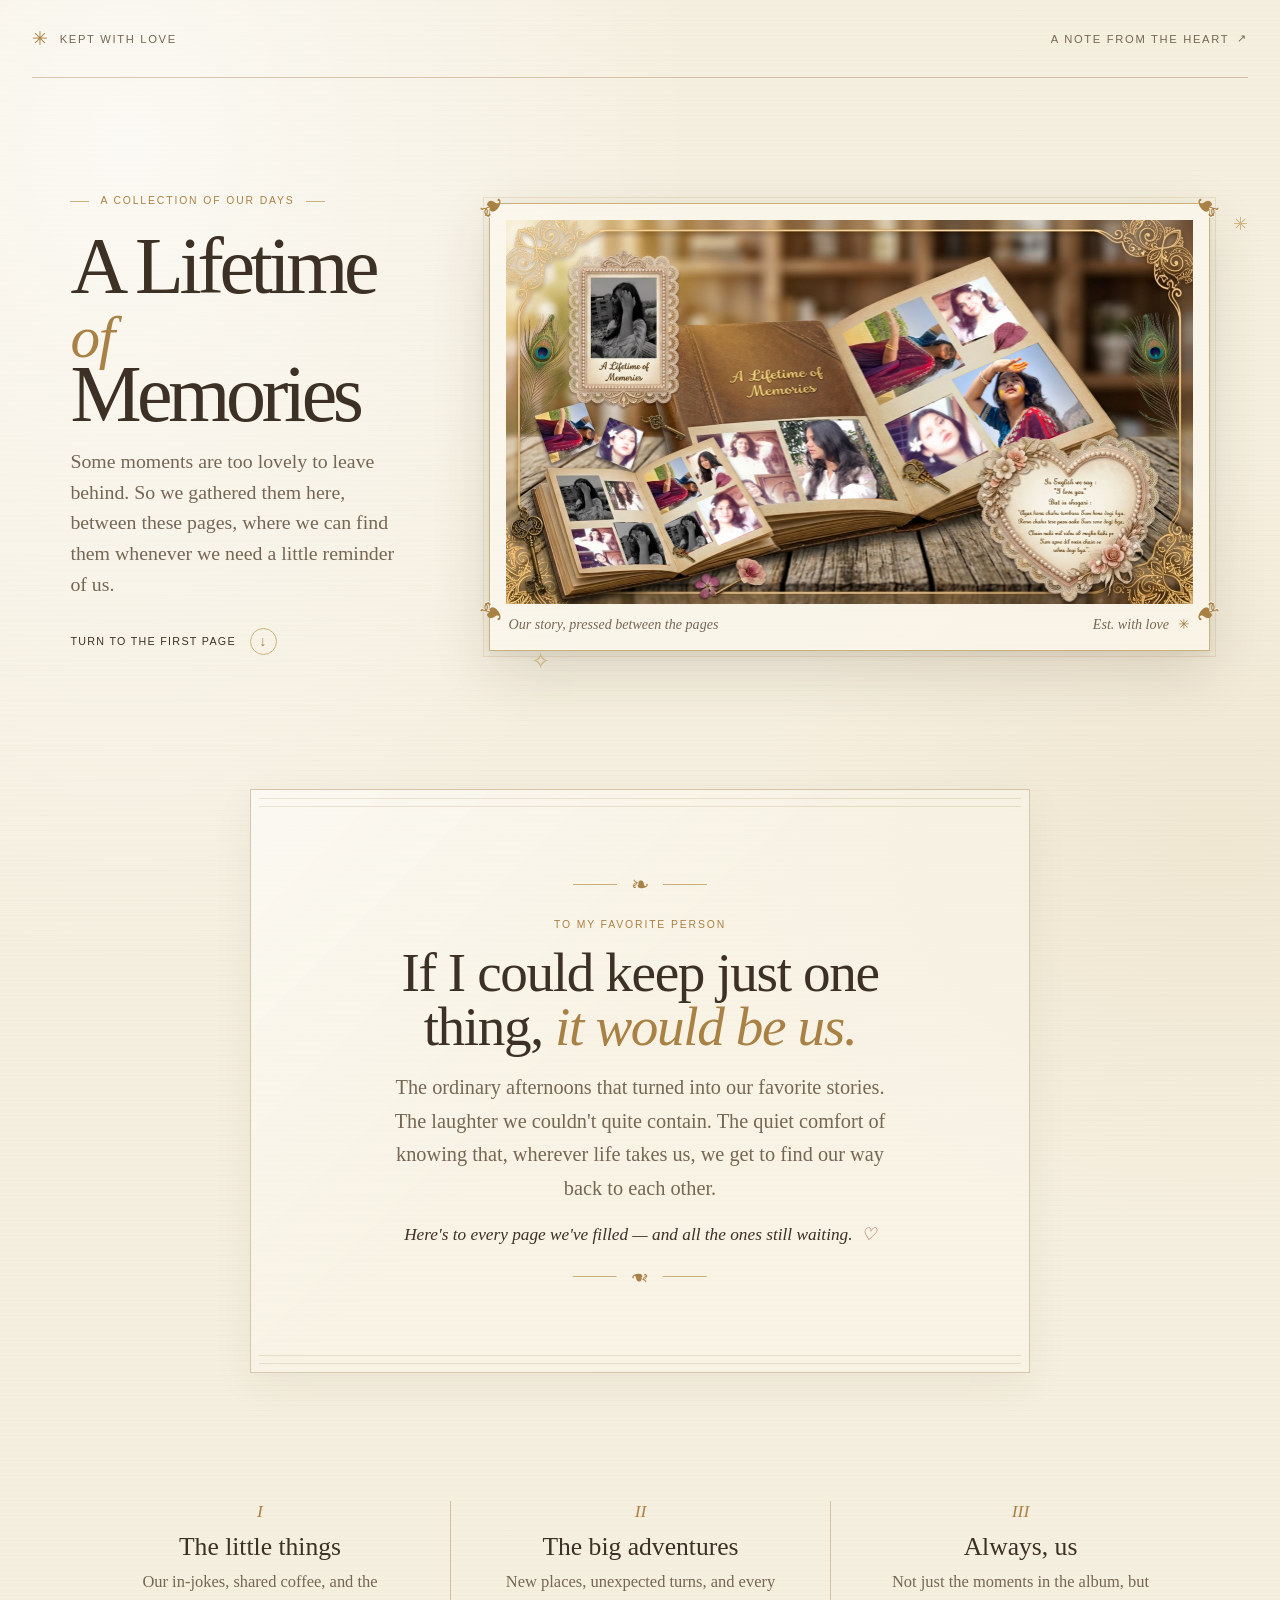
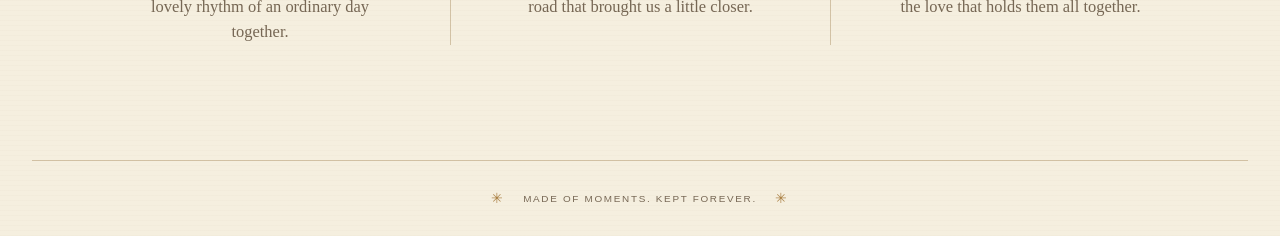
==== index.html @ f6633ade "Build scrapbook memory album website Co-authored-by: Copilot App <223556219+Copilot@users.noreply.gi" ====
<!doctype html>
<html lang="en">
  <head>
    <meta charset="utf-8">
    <meta name="viewport" content="width=device-width, initial-scale=1">
    <meta name="theme-color" content="#f4eddd">
    <meta name="description" content="A little book of the moments, laughter, and love that make a lifetime.">
    <title>A Lifetime of Memories</title>
    <link rel="stylesheet" href="styles.css">
  </head>
  <body>
    <div class="page-shell">
      <header class="site-header">
        <a class="wordmark" href="#home" aria-label="A Lifetime of Memories, home">
          <span class="wordmark-mark" aria-hidden="true">✳</span>
          <span>Kept with love</span>
        </a>
        <a class="header-note" href="#letter">A note from the heart <span aria-hidden="true">↗</span></a>
      </header>

      <main id="home">
        <section class="hero" aria-labelledby="page-title">
          <div class="hero-copy">
            <p class="eyebrow"><span></span> A collection of our days <span></span></p>
            <h1 id="page-title">A Lifetime <em>of</em><br>Memories</h1>
            <p class="hero-intro">Some moments are too lovely to leave behind. So we gathered them here, between these pages, where we can find them whenever we need a little reminder of us.</p>
            <a class="page-link" href="#letter">Turn to the first page <span aria-hidden="true">↓</span></a>
          </div>

          <figure class="album-frame">
            <div class="frame-corner frame-corner-tl" aria-hidden="true">❧</div>
            <div class="frame-corner frame-corner-tr" aria-hidden="true">❧</div>
            <img
              class="album-image"
              src="assets/lifetime-of-memories-scrapbook.png"
              alt="An open vintage scrapbook filled with photographs, framed by ornate golden details and a handwritten love note."
              width="1376"
              height="768"
              fetchpriority="high"
            >
            <figcaption><span>Our story, pressed between the pages</span><span>Est. with love <i aria-hidden="true">✳</i></span></figcaption>
            <div class="frame-corner frame-corner-bl" aria-hidden="true">❧</div>
            <div class="frame-corner frame-corner-br" aria-hidden="true">❧</div>
          </figure>
          <span class="hero-sparkle sparkle-one" aria-hidden="true">✳</span>
          <span class="hero-sparkle sparkle-two" aria-hidden="true">✧</span>
        </section>

        <section class="memory-note" id="letter" aria-labelledby="letter-title">
          <div class="note-rule" aria-hidden="true"><span>❧</span></div>
          <p class="eyebrow">To my favorite person</p>
          <h2 id="letter-title">If I could keep just one thing, <em>it would be us.</em></h2>
          <p class="letter-copy">The ordinary afternoons that turned into our favorite stories. The laughter we couldn't quite contain. The quiet comfort of knowing that, wherever life takes us, we get to find our way back to each other.</p>
          <p class="letter-signoff">Here's to every page we've filled — and all the ones still waiting. <span aria-hidden="true">♡</span></p>
          <div class="note-rule note-rule-bottom" aria-hidden="true"><span>❧</span></div>
        </section>

        <section class="chapters" aria-label="The little things we remember">
          <article class="chapter">
            <span class="chapter-number" aria-hidden="true">I</span>
            <h3>The little things</h3>
            <p>Our in-jokes, shared coffee, and the lovely rhythm of an ordinary day together.</p>
          </article>
          <article class="chapter">
            <span class="chapter-number" aria-hidden="true">II</span>
            <h3>The big adventures</h3>
            <p>New places, unexpected turns, and every road that brought us a little closer.</p>
          </article>
          <article class="chapter">
            <span class="chapter-number" aria-hidden="true">III</span>
            <h3>Always, us</h3>
            <p>Not just the moments in the album, but the love that holds them all together.</p>
          </article>
        </section>
      </main>

      <footer class="site-footer">
        <span aria-hidden="true">✳</span>
        <p>Made of moments. Kept forever.</p>
        <span aria-hidden="true">✳</span>
      </footer>
    </div>
  </body>
</html>
---- styles.css ----
:root {
  color-scheme: light;
  --paper: #f5efdf;
  --paper-light: #fbf8ef;
  --ink: #3d3025;
  --muted: #766754;
  --gold: #aa8144;
  --gold-light: #cbb27b;
  --rule: rgba(146, 111, 57, 0.35);
  --serif: "Palatino Linotype", "Book Antiqua", Georgia, serif;
  --sans: "Segoe UI", Arial, sans-serif;
}

* {
  box-sizing: border-box;
}

html {
  scroll-behavior: smooth;
  scroll-padding-top: 2rem;
}

body {
  min-width: 320px;
  margin: 0;
  color: var(--ink);
  background-color: var(--paper);
  background-image:
    radial-gradient(ellipse at 10% 8%, rgba(255, 255, 255, 0.64), transparent 36rem),
    radial-gradient(ellipse at 95% 46%, rgba(213, 192, 146, 0.17), transparent 30rem),
    repeating-linear-gradient(0deg, rgba(112, 80, 40, 0.018) 0, rgba(112, 80, 40, 0.018) 1px, transparent 1px, transparent 5px);
  font-family: var(--sans);
  -webkit-font-smoothing: antialiased;
}

a {
  color: inherit;
}

.page-shell {
  width: min(100% - 64px, 1280px);
  margin-inline: auto;
}

.site-header {
  display: flex;
  min-height: 78px;
  align-items: center;
  justify-content: space-between;
  border-bottom: 1px solid var(--rule);
  color: var(--muted);
  font-size: 0.7rem;
  letter-spacing: 0.15em;
  text-transform: uppercase;
}

.wordmark,
.header-note {
  display: inline-flex;
  align-items: center;
  gap: 10px;
  text-decoration: none;
}

.wordmark-mark {
  color: var(--gold);
  font-size: 1.2rem;
}

.header-note {
  gap: 8px;
  transition: color 180ms ease;
}

.header-note:hover,
.header-note:focus-visible {
  color: var(--ink);
}

.hero {
  position: relative;
  display: grid;
  grid-template-columns: minmax(240px, 0.72fr) minmax(0, 1.58fr);
  align-items: center;
  gap: clamp(36px, 7vw, 104px);
  padding: clamp(68px, 9vw, 126px) clamp(10px, 3vw, 42px) clamp(82px, 10vw, 138px);
}

.hero-copy {
  position: relative;
  z-index: 1;
  padding-bottom: 6px;
}

.eyebrow {
  display: flex;
  align-items: center;
  gap: 11px;
  margin: 0 0 24px;
  color: var(--gold);
  font-size: 0.65rem;
  font-weight: 500;
  letter-spacing: 0.18em;
  line-height: 1.6;
  text-transform: uppercase;
}

.hero-copy > .eyebrow {
  white-space: nowrap;
}

.eyebrow span {
  width: 19px;
  height: 1px;
  background: var(--gold-light);
}

h1,
h2,
h3,
p {
  margin-top: 0;
}

h1 {
  margin-bottom: 20px;
  font-family: var(--serif);
  font-size: clamp(3.6rem, 6.25vw, 6.2rem);
  font-weight: 500;
  letter-spacing: -0.055em;
  line-height: 0.8;
}

h1 em,
h2 em {
  color: var(--gold);
  font-weight: 400;
}

h1 em {
  font-size: 0.74em;
  letter-spacing: -0.02em;
}

.hero-intro {
  max-width: 340px;
  margin-bottom: 28px;
  color: var(--muted);
  font-family: var(--serif);
  font-size: clamp(1.1rem, 1.55vw, 1.38rem);
  line-height: 1.55;
}

.page-link {
  display: inline-flex;
  align-items: center;
  gap: 14px;
  color: var(--ink);
  font-size: 0.67rem;
  font-weight: 500;
  letter-spacing: 0.12em;
  text-decoration: none;
  text-transform: uppercase;
}

.page-link span {
  display: grid;
  width: 27px;
  height: 27px;
  place-items: center;
  border: 1px solid var(--gold-light);
  border-radius: 50%;
  color: var(--gold);
  font-size: 0.9rem;
  transition: background-color 180ms ease, color 180ms ease, transform 180ms ease;
}

.page-link:hover span,
.page-link:focus-visible span {
  transform: translateY(2px);
  color: var(--paper-light);
  background: var(--gold);
}

.album-frame {
  position: relative;
  margin: 0;
  padding: clamp(10px, 1.25vw, 17px);
  border: 1px solid var(--gold-light);
  outline: 1px solid rgba(170, 129, 68, 0.18);
  outline-offset: 5px;
  background: rgba(255, 252, 242, 0.55);
  box-shadow: 0 20px 55px rgba(67, 47, 26, 0.14), 0 3px 8px rgba(67, 47, 26, 0.08);
}

.album-image {
  display: block;
  width: 100%;
  height: auto;
  aspect-ratio: 1376 / 768;
  object-fit: cover;
  background: #dfd0ad;
}

.album-frame figcaption {
  display: flex;
  justify-content: space-between;
  gap: 10px;
  padding: 12px 3px 1px;
  color: var(--muted);
  font-family: var(--serif);
  font-size: clamp(0.78rem, 1.1vw, 0.94rem);
  font-style: italic;
}

.album-frame figcaption i {
  padding-left: 5px;
  color: var(--gold);
  font-style: normal;
}

.frame-corner {
  position: absolute;
  z-index: 2;
  color: var(--gold);
  font-family: var(--serif);
  font-size: clamp(1.45rem, 2.5vw, 2.1rem);
  line-height: 1;
  text-shadow: 0 1px 0 var(--paper-light);
}

.frame-corner-tl {
  top: -13px;
  left: -12px;
  transform: rotate(-45deg);
}

.frame-corner-tr {
  top: -13px;
  right: -12px;
  transform: scaleX(-1) rotate(-45deg);
}

.frame-corner-bl {
  bottom: 22px;
  left: -12px;
  transform: scaleY(-1) rotate(-45deg);
}

.frame-corner-br {
  right: -12px;
  bottom: 22px;
  transform: scale(-1) rotate(-45deg);
}

.hero-sparkle {
  position: absolute;
  color: var(--gold-light);
  pointer-events: none;
}

.sparkle-one {
  top: 19%;
  right: 0;
  font-size: 1.15rem;
}

.sparkle-two {
  bottom: 16%;
  left: 41%;
  font-size: 1.45rem;
}

.memory-note {
  position: relative;
  max-width: 780px;
  margin: 0 auto clamp(78px, 10vw, 136px);
  padding: clamp(36px, 6.5vw, 82px) clamp(24px, 9vw, 120px);
  border: 1px solid var(--rule);
  background:
    linear-gradient(135deg, rgba(255, 255, 255, 0.48), transparent 45%),
    rgba(250, 246, 234, 0.62);
  box-shadow: 0 12px 40px rgba(67, 47, 26, 0.06);
  text-align: center;
}

.memory-note::before,
.memory-note::after {
  position: absolute;
  right: 8px;
  bottom: 8px;
  left: 8px;
  height: 7px;
  border-block: 1px solid rgba(170, 129, 68, 0.19);
  content: "";
  pointer-events: none;
}

.memory-note::before {
  top: 8px;
  bottom: auto;
}

.note-rule {
  display: flex;
  align-items: center;
  justify-content: center;
  gap: 14px;
  margin: 0 auto 19px;
  color: var(--gold);
  font-family: var(--serif);
  font-size: 1.35rem;
}

.note-rule::before,
.note-rule::after {
  width: 44px;
  height: 1px;
  background: var(--gold-light);
  content: "";
}

.memory-note .eyebrow {
  justify-content: center;
  margin-bottom: 13px;
}

.memory-note h2 {
  max-width: 550px;
  margin: 0 auto 17px;
  font-family: var(--serif);
  font-size: clamp(2rem, 4.6vw, 3.45rem);
  font-weight: 500;
  letter-spacing: -0.025em;
  line-height: 0.98;
}

.letter-copy {
  max-width: 520px;
  margin: 0 auto 19px;
  color: var(--muted);
  font-family: var(--serif);
  font-size: clamp(1.08rem, 1.7vw, 1.27rem);
  line-height: 1.65;
}

.letter-signoff {
  margin-bottom: 0;
  color: var(--ink);
  font-family: var(--serif);
  font-size: 1.08rem;
  font-style: italic;
}

.letter-signoff span {
  padding-left: 4px;
  color: #a15d4d;
}

.note-rule-bottom {
  margin: 19px auto 0;
  transform: rotate(180deg);
}

.chapters {
  display: grid;
  grid-template-columns: repeat(3, 1fr);
  gap: 0;
  padding: 0 clamp(5px, 3vw, 38px) clamp(72px, 9vw, 116px);
}

.chapter {
  position: relative;
  padding: 0 clamp(19px, 4vw, 53px);
  text-align: center;
}

.chapter + .chapter {
  border-left: 1px solid var(--rule);
}

.chapter-number {
  display: block;
  margin-bottom: 10px;
  color: var(--gold);
  font-family: var(--serif);
  font-size: 1.1rem;
  font-style: italic;
}

.chapter h3 {
  margin-bottom: 8px;
  font-family: var(--serif);
  font-size: clamp(1.4rem, 2vw, 1.75rem);
  font-weight: 500;
}

.chapter p {
  max-width: 290px;
  margin: 0 auto;
  color: var(--muted);
  font-family: var(--serif);
  font-size: 1.03rem;
  line-height: 1.5;
}

.site-footer {
  display: flex;
  min-height: 76px;
  align-items: center;
  justify-content: center;
  gap: 18px;
  border-top: 1px solid var(--rule);
  color: var(--muted);
  font-size: 0.62rem;
  letter-spacing: 0.17em;
  text-align: center;
  text-transform: uppercase;
}

.site-footer p {
  margin: 0;
}

.site-footer span {
  color: var(--gold);
  font-size: 0.85rem;
}

:focus-visible {
  outline: 2px solid var(--gold);
  outline-offset: 4px;
}

@media (max-width: 800px) {
  .page-shell {
    width: min(100% - 40px, 700px);
  }

  .hero {
    grid-template-columns: 1fr;
    gap: 40px;
    padding: 72px 4px 96px;
  }

  .hero-copy {
    max-width: 560px;
    margin: 0 auto;
    text-align: center;
  }

  .hero-copy > .eyebrow {
    justify-content: center;
  }

  .hero-intro {
    max-width: 470px;
    margin-inline: auto;
  }

  .album-frame {
    width: min(100%, 680px);
    margin-inline: auto;
  }

  h1 {
    font-size: clamp(4.2rem, 12vw, 6rem);
  }

  .sparkle-one {
    top: 40%;
    right: 1%;
  }

  .sparkle-two {
    bottom: 7%;
    left: 10%;
  }
}

@media (max-width: 560px) {
  .page-shell {
    width: min(100% - 32px, 500px);
  }

  .site-header {
    min-height: 65px;
    font-size: 0.58rem;
    letter-spacing: 0.1em;
  }

  .wordmark,
  .header-note {
    gap: 6px;
  }

  .hero {
    gap: 34px;
    padding: 65px 0 78px;
  }

  .hero-copy > .eyebrow {
    gap: 7px;
    margin-bottom: 21px;
    font-size: 0.57rem;
    letter-spacing: 0.13em;
  }

  .eyebrow span {
    width: 14px;
  }

  h1 {
    margin-bottom: 17px;
    font-size: clamp(3.55rem, 15vw, 4.8rem);
  }

  .hero-intro {
    max-width: 390px;
    font-size: 1.13rem;
  }

  .album-frame {
    padding: 8px;
  }

  .album-frame figcaption {
    padding-top: 9px;
    font-size: 0.73rem;
  }

  .frame-corner {
    font-size: 1.45rem;
  }

  .memory-note {
    margin-bottom: 74px;
    padding: 40px 24px;
  }

  .memory-note .eyebrow {
    font-size: 0.59rem;
  }

  .memory-note h2 {
    font-size: clamp(2rem, 9vw, 2.7rem);
  }

  .letter-copy {
    font-size: 1.08rem;
  }

  .chapters {
    grid-template-columns: 1fr;
    gap: 29px;
    padding: 0 9px 72px;
  }

  .chapter {
    padding: 0 12px 28px;
  }

  .chapter + .chapter {
    border-top: 1px solid var(--rule);
    border-left: 0;
    padding-top: 25px;
  }

  .site-footer {
    gap: 11px;
    font-size: 0.55rem;
    letter-spacing: 0.12em;
  }
}

@media (prefers-reduced-motion: reduce) {
  html {
    scroll-behavior: auto;
  }

  *,
  *::before,
  *::after {
    transition-duration: 0.01ms !important;
  }
}
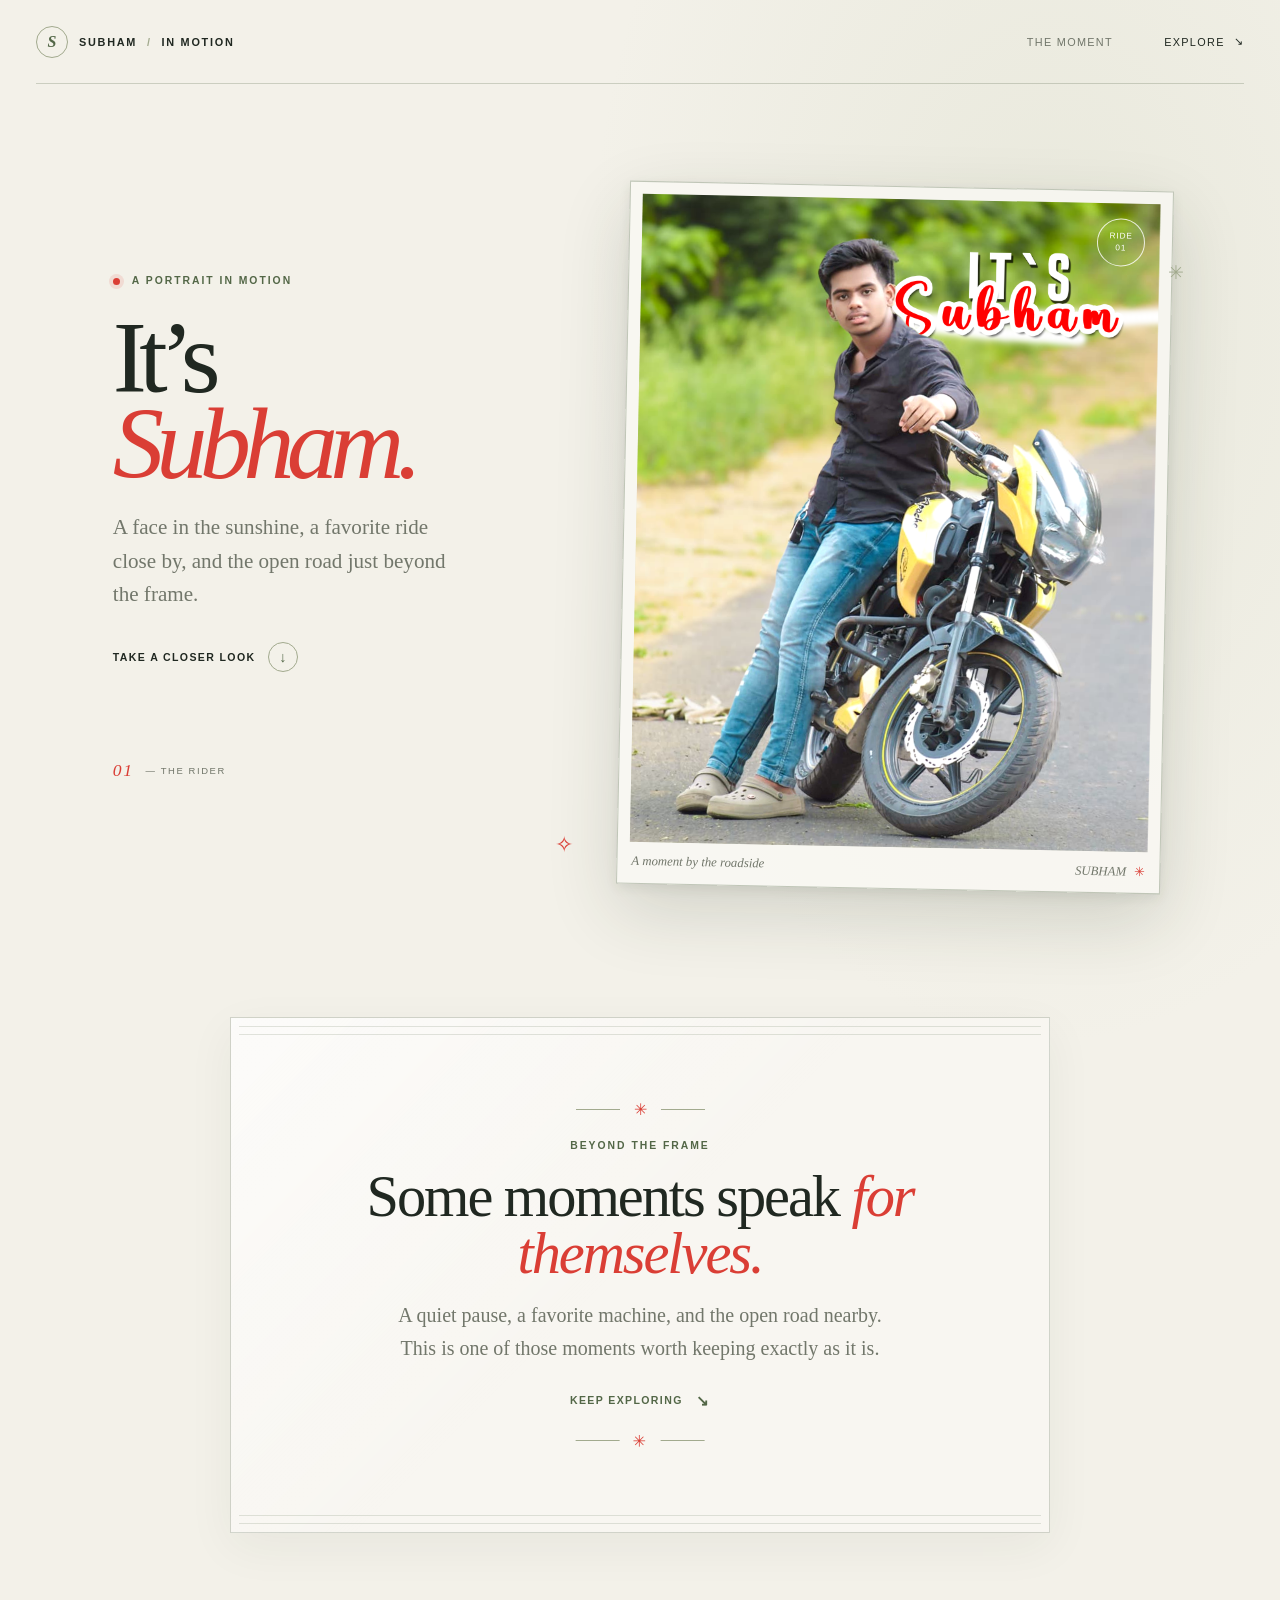
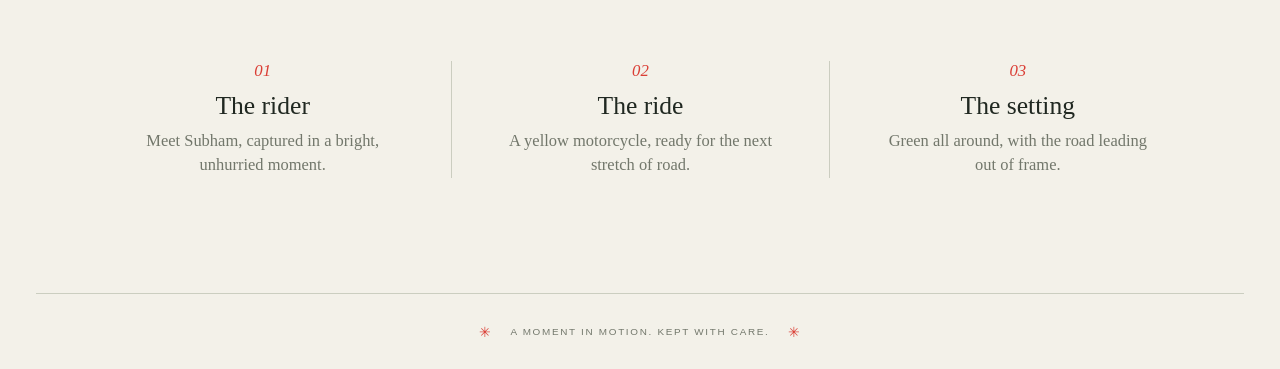
==== commit 0716873e: "Add Subham portrait page under public Co-authored-by: Copilot App <223556219+Copilot@users.noreply.g" ====
--- a/index.html
+++ b/index.html
@@ -3,82 +3,11 @@
   <head>
     <meta charset="utf-8">
     <meta name="viewport" content="width=device-width, initial-scale=1">
-    <meta name="theme-color" content="#f4eddd">
-    <meta name="description" content="A little book of the moments, laughter, and love that make a lifetime.">
-    <title>A Lifetime of Memories</title>
-    <link rel="stylesheet" href="styles.css">
+    <meta http-equiv="refresh" content="0; url=public/index.html">
+    <link rel="canonical" href="public/index.html">
+    <title>It's Subham</title>
   </head>
   <body>
-    <div class="page-shell">
-      <header class="site-header">
-        <a class="wordmark" href="#home" aria-label="A Lifetime of Memories, home">
-          <span class="wordmark-mark" aria-hidden="true">✳</span>
-          <span>Kept with love</span>
-        </a>
-        <a class="header-note" href="#letter">A note from the heart <span aria-hidden="true">↗</span></a>
-      </header>
-
-      <main id="home">
-        <section class="hero" aria-labelledby="page-title">
-          <div class="hero-copy">
-            <p class="eyebrow"><span></span> A collection of our days <span></span></p>
-            <h1 id="page-title">A Lifetime <em>of</em><br>Memories</h1>
-            <p class="hero-intro">Some moments are too lovely to leave behind. So we gathered them here, between these pages, where we can find them whenever we need a little reminder of us.</p>
-            <a class="page-link" href="#letter">Turn to the first page <span aria-hidden="true">↓</span></a>
-          </div>
-
-          <figure class="album-frame">
-            <div class="frame-corner frame-corner-tl" aria-hidden="true">❧</div>
-            <div class="frame-corner frame-corner-tr" aria-hidden="true">❧</div>
-            <img
-              class="album-image"
-              src="assets/lifetime-of-memories-scrapbook.png"
-              alt="An open vintage scrapbook filled with photographs, framed by ornate golden details and a handwritten love note."
-              width="1376"
-              height="768"
-              fetchpriority="high"
-            >
-            <figcaption><span>Our story, pressed between the pages</span><span>Est. with love <i aria-hidden="true">✳</i></span></figcaption>
-            <div class="frame-corner frame-corner-bl" aria-hidden="true">❧</div>
-            <div class="frame-corner frame-corner-br" aria-hidden="true">❧</div>
-          </figure>
-          <span class="hero-sparkle sparkle-one" aria-hidden="true">✳</span>
-          <span class="hero-sparkle sparkle-two" aria-hidden="true">✧</span>
-        </section>
-
-        <section class="memory-note" id="letter" aria-labelledby="letter-title">
-          <div class="note-rule" aria-hidden="true"><span>❧</span></div>
-          <p class="eyebrow">To my favorite person</p>
-          <h2 id="letter-title">If I could keep just one thing, <em>it would be us.</em></h2>
-          <p class="letter-copy">The ordinary afternoons that turned into our favorite stories. The laughter we couldn't quite contain. The quiet comfort of knowing that, wherever life takes us, we get to find our way back to each other.</p>
-          <p class="letter-signoff">Here's to every page we've filled — and all the ones still waiting. <span aria-hidden="true">♡</span></p>
-          <div class="note-rule note-rule-bottom" aria-hidden="true"><span>❧</span></div>
-        </section>
-
-        <section class="chapters" aria-label="The little things we remember">
-          <article class="chapter">
-            <span class="chapter-number" aria-hidden="true">I</span>
-            <h3>The little things</h3>
-            <p>Our in-jokes, shared coffee, and the lovely rhythm of an ordinary day together.</p>
-          </article>
-          <article class="chapter">
-            <span class="chapter-number" aria-hidden="true">II</span>
-            <h3>The big adventures</h3>
-            <p>New places, unexpected turns, and every road that brought us a little closer.</p>
-          </article>
-          <article class="chapter">
-            <span class="chapter-number" aria-hidden="true">III</span>
-            <h3>Always, us</h3>
-            <p>Not just the moments in the album, but the love that holds them all together.</p>
-          </article>
-        </section>
-      </main>
-
-      <footer class="site-footer">
-        <span aria-hidden="true">✳</span>
-        <p>Made of moments. Kept forever.</p>
-        <span aria-hidden="true">✳</span>
-      </footer>
-    </div>
+    <p><a href="public/index.html">Continue to the Subham portrait page</a></p>
   </body>
 </html>
